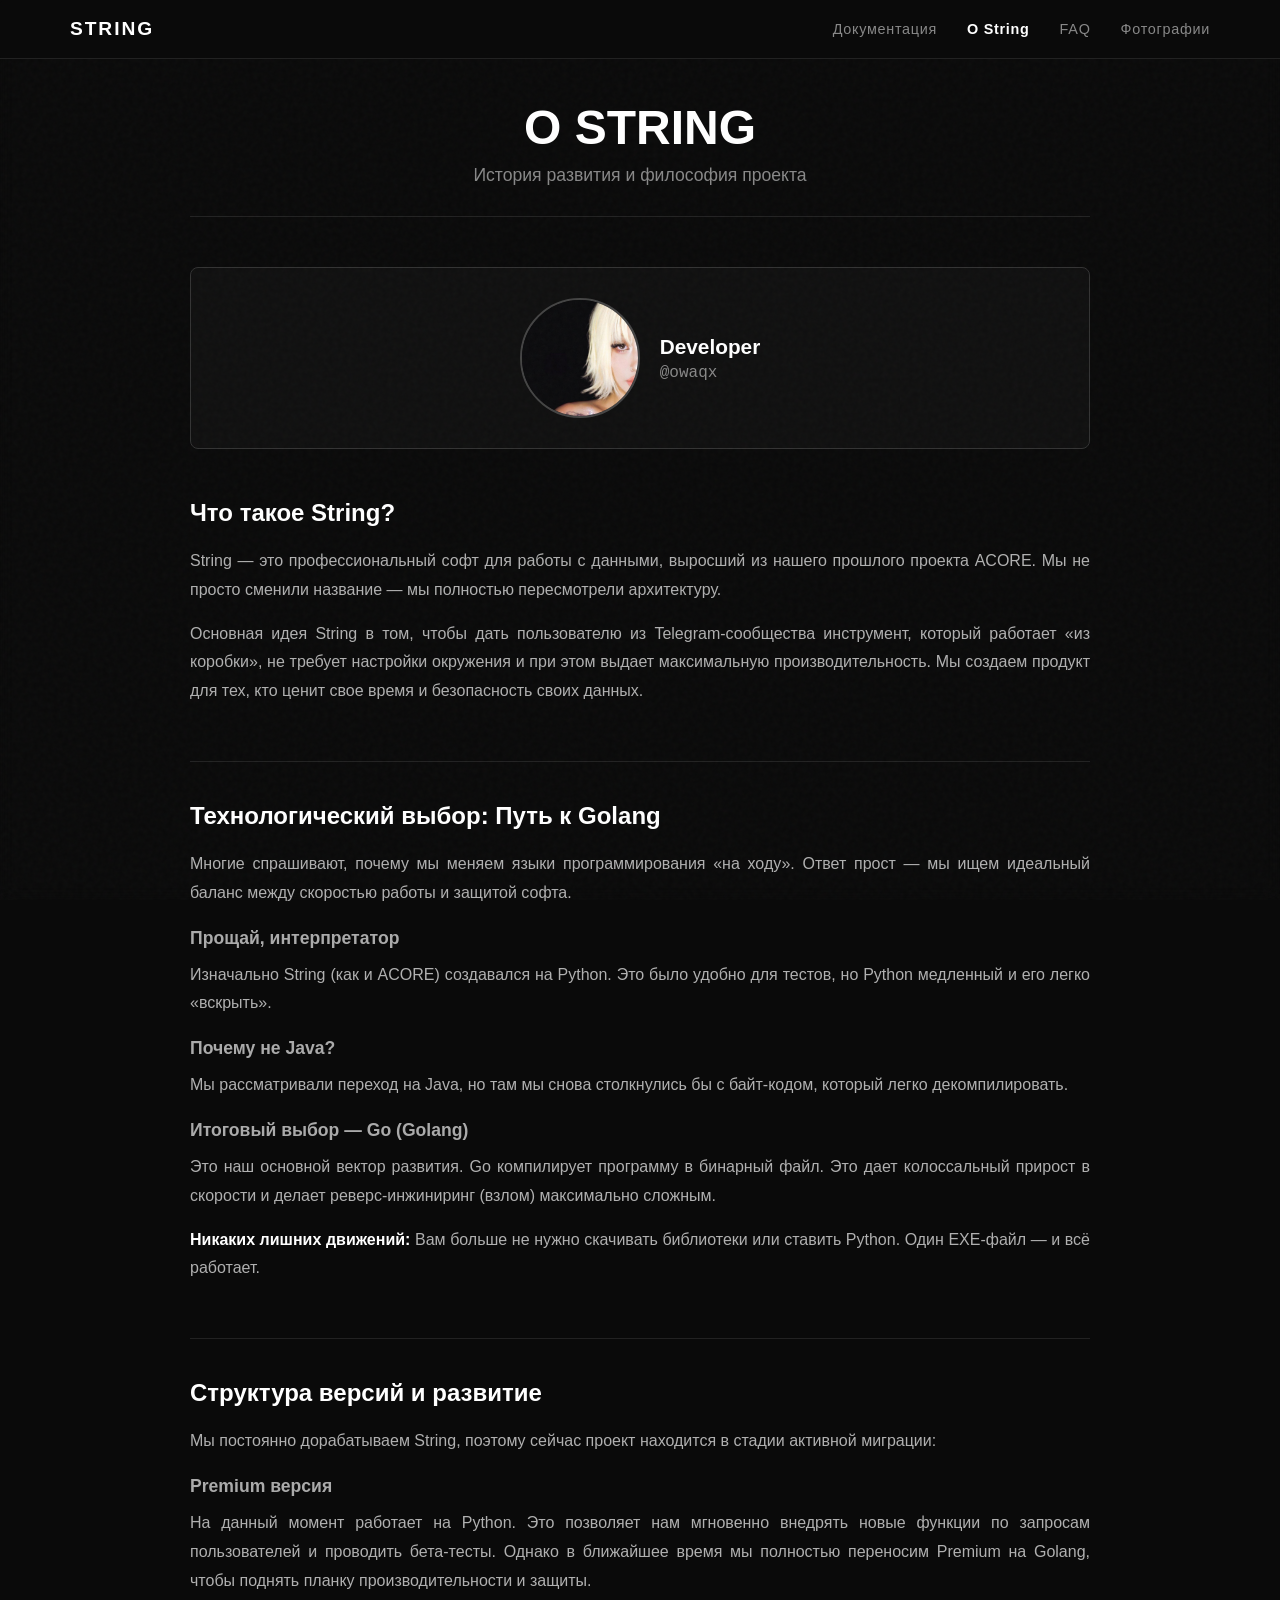
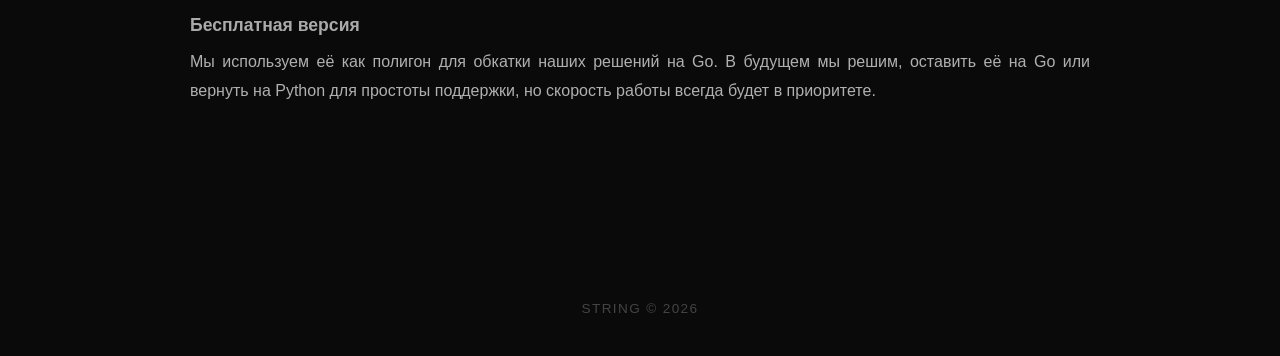
==== about.html @ fe9302db "Add files via upload" ====
<!DOCTYPE html>
<html lang="ru">
<head>
    <meta charset="UTF-8">
    <meta name="viewport" content="width=device-width, initial-scale=1.0">
    <title>STRING · О нас</title>
    <link rel="stylesheet" href="styles.css">
</head>
<body>
    <video class="bg-video" autoplay muted loop playsinline>
        <source src="background.mp4" type="video/mp4">
    </video>
    <div class="bg-blur"></div>

    <header class="header">
        <div class="header-content">
            <a href="index.html" class="header-logo">STRING</a>
            <button class="menu-toggle" id="menuToggle">
                <span></span>
                <span></span>
                <span></span>
            </button>
            <nav class="header-nav" id="headerNav">
                <a href="index.html" class="nav-link">Документация</a>
                <a href="about.html" class="nav-link active">О String</a>
                <a href="faq.html" class="nav-link">FAQ</a>
                <a href="photos.html" class="nav-link">Фотографии</a>
            </nav>
        </div>
    </header>

    <main class="about-main">
        <div class="about-container">
            <div class="about-header">
                <h1 class="about-title">О STRING</h1>
                <p class="about-subtitle">История развития и философия проекта</p>
            </div>

            <!-- Developer Section -->
            <section class="developer-section">
                <div class="developer-card">
                    <img src="main.jpg" alt="Developer" class="developer-avatar">
                    <div class="developer-info">
                        <h3 class="developer-name">Developer</h3>
                        <p class="developer-handle">@owaqx</p>
                    </div>
                </div>
            </section>

            <!-- About Content -->
            <section class="about-content">
                <div class="about-block">
                    <h2 class="block-title">Что такое String?</h2>
                    <p class="block-text">
                        String — это профессиональный софт для работы с данными, выросший из нашего прошлого проекта ACORE. Мы не просто сменили название — мы полностью пересмотрели архитектуру.
                    </p>
                    <p class="block-text">
                        Основная идея String в том, чтобы дать пользователю из Telegram-сообщества инструмент, который работает «из коробки», не требует настройки окружения и при этом выдает максимальную производительность. Мы создаем продукт для тех, кто ценит свое время и безопасность своих данных.
                    </p>
                </div>

                <div class="about-block">
                    <h2 class="block-title">Технологический выбор: Путь к Golang</h2>
                    <p class="block-text">
                        Многие спрашивают, почему мы меняем языки программирования «на ходу». Ответ прост — мы ищем идеальный баланс между скоростью работы и защитой софта.
                    </p>
                    
                    <h3 class="block-subtitle">Прощай, интерпретатор</h3>
                    <p class="block-text">
                        Изначально String (как и ACORE) создавался на Python. Это было удобно для тестов, но Python медленный и его легко «вскрыть».
                    </p>

                    <h3 class="block-subtitle">Почему не Java?</h3>
                    <p class="block-text">
                        Мы рассматривали переход на Java, но там мы снова столкнулись бы с байт-кодом, который легко декомпилировать.
                    </p>

                    <h3 class="block-subtitle">Итоговый выбор — Go (Golang)</h3>
                    <p class="block-text">
                        Это наш основной вектор развития. Go компилирует программу в бинарный файл. Это дает колоссальный прирост в скорости и делает реверс-инжиниринг (взлом) максимально сложным.
                    </p>
                    <p class="block-text">
                        <strong>Никаких лишних движений:</strong> Вам больше не нужно скачивать библиотеки или ставить Python. Один EXE-файл — и всё работает.
                    </p>
                </div>

                <div class="about-block">
                    <h2 class="block-title">Структура версий и развитие</h2>
                    <p class="block-text">
                        Мы постоянно дорабатываем String, поэтому сейчас проект находится в стадии активной миграции:
                    </p>

                    <h3 class="block-subtitle">Premium версия</h3>
                    <p class="block-text">
                        На данный момент работает на Python. Это позволяет нам мгновенно внедрять новые функции по запросам пользователей и проводить бета-тесты. Однако в ближайшее время мы полностью переносим Premium на Golang, чтобы поднять планку производительности и защиты.
                    </p>

                    <h3 class="block-subtitle">Бесплатная версия</h3>
                    <p class="block-text">
                        Мы используем её как полигон для обкатки наших решений на Go. В будущем мы решим, оставить её на Go или вернуть на Python для простоты поддержки, но скорость работы всегда будет в приоритете.
                    </p>
                </div>
            </section>
        </div>
    </main>

    <footer class="footer">
        <div class="footer-content">
            <p class="footer-text">STRING © 2026</p>
        </div>
    </footer>
    <script src="script.js"></script>
</body>
</html>
---- styles.css ----
* {
    margin: 0;
    padding: 0;
    box-sizing: border-box;
}

html {
    scroll-behavior: smooth;
}

body {
    font-family: 'Segoe UI', Tahoma, Geneva, Verdana, sans-serif;
    background-color: #0a0a0a;
    color: #ffffff;
    overflow-x: hidden;
}

/* Background Video */
.bg-video {
    position: fixed;
    top: 50%;
    left: 50%;
    min-width: 100%;
    min-height: 100%;
    width: auto;
    height: auto;
    transform: translate(-50%, -50%);
    z-index: -2;
    object-fit: cover;
}

/* Blur Overlay */
.bg-blur {
    position: fixed;
    top: 0;
    left: 0;
    width: 100%;
    height: 100%;
    background: rgba(10, 10, 10, 0.7);
    backdrop-filter: blur(8px);
    -webkit-backdrop-filter: blur(8px);
    z-index: -1;
}

/* Header */
.header {
    position: fixed;
    top: 0;
    left: 0;
    width: 100%;
    z-index: 1000;
    background: rgba(10, 10, 10, 0.6);
    backdrop-filter: blur(12px);
    -webkit-backdrop-filter: blur(12px);
    border-bottom: 1px solid #222;
}

.header-content {
    max-width: 1200px;
    margin: 0 auto;
    padding: clamp(12px, 2.5vw, 18px) clamp(15px, 5vw, 30px);
    display: flex;
    justify-content: space-between;
    align-items: center;
}

.header-logo {
    font-size: clamp(0.95rem, 2vw, 1.2rem);
    font-weight: 700;
    color: #ffffff;
    text-decoration: none;
    letter-spacing: 0.1em;
}

.header-nav {
    display: flex;
    gap: clamp(15px, 3vw, 30px);
}

.nav-link {
    color: #888;
    text-decoration: none;
    font-size: clamp(0.75rem, 1.2vw, 0.9rem);
    letter-spacing: 0.05em;
    transition: color 0.3s ease;
}

.nav-link:hover {
    color: #ffffff;
}

/* Hero Section */
.hero {
    height: 100vh;
    display: flex;
    justify-content: center;
    align-items: center;
    position: relative;
}

.hero-content {
    text-align: center;
    position: relative;
}

.glitch-container {
    position: relative;
    display: inline-block;
}

.hero-subtitle {
    font-size: clamp(0.8rem, 2vw, 1.2rem);
    color: #555;
    letter-spacing: 1em;
    margin-top: clamp(15px, 2vw, 20px);
    text-transform: uppercase;
    animation: flicker 4s infinite;
}

@keyframes flicker {
    0%, 100% { opacity: 1; }
    92% { opacity: 1; }
    93% { opacity: 0.3; }
    94% { opacity: 1; }
    96% { opacity: 0.5; }
    97% { opacity: 1; }
}

/* Glitch Effect */
.glitch {
    font-size: clamp(4rem, 15vw, 12rem);
    font-weight: 900;
    font-family: 'Impact', 'Arial Black', sans-serif;
    text-transform: uppercase;
    position: relative;
    color: #ffffff;
    letter-spacing: -0.02em;
    animation: glitch-skew 1.5s infinite linear alternate-reverse;
    text-shadow: 2px 2px 0 rgba(255, 0, 255, 0.2);
}

.glitch::before,
.glitch::after {
    content: attr(data-text);
    position: absolute;
    top: 0;
    left: 0;
    width: 100%;
    height: 100%;
}

.glitch::before {
    left: 2px;
    text-shadow: -2px 0 rgba(255, 0, 255, 0.5), 2px 0 rgba(0, 255, 255, 0.5);
    clip: rect(44px, 450px, 56px, 0);
    animation: glitch-anim 4s infinite linear alternate-reverse;
    opacity: 0.6;
}

.glitch::after {
    left: -2px;
    text-shadow: -2px 0 rgba(0, 255, 255, 0.5), 2px 0 rgba(255, 0, 255, 0.5);
    clip: rect(44px, 450px, 56px, 0);
    animation: glitch-anim2 3.5s infinite linear alternate-reverse;
    opacity: 0.6;
}

@keyframes glitch-skew {
    0% { transform: skew(0deg); }
    10% { transform: skew(-1deg); }
    20% { transform: skew(0deg); }
    30% { transform: skew(1deg); }
    40% { transform: skew(0deg); }
    50% { transform: skew(-0.5deg); }
    60% { transform: skew(0deg); }
    70% { transform: skew(0.5deg); }
    80% { transform: skew(0deg); }
    90% { transform: skew(-1deg); }
    100% { transform: skew(0deg); }
}

@keyframes glitch-anim {
    0% {
        clip: rect(31px, 9999px, 94px, 0);
        transform: skew(0.5deg);
    }
    5% {
        clip: rect(70px, 9999px, 71px, 0);
        transform: skew(0.4deg);
    }
    10% {
        clip: rect(29px, 9999px, 24px, 0);
        transform: skew(0.6deg);
    }
    15% {
        clip: rect(69px, 9999px, 56px, 0);
        transform: skew(0.7deg);
    }
    20% {
        clip: rect(16px, 9999px, 40px, 0);
        transform: skew(0.2deg);
    }
    25% {
        clip: rect(58px, 9999px, 72px, 0);
        transform: skew(0.3deg);
    }
    30% {
        clip: rect(80px, 9999px, 15px, 0);
        transform: skew(0.1deg);
    }
    35% {
        clip: rect(37px, 9999px, 83px, 0);
        transform: skew(0.5deg);
    }
    40% {
        clip: rect(50px, 9999px, 60px, 0);
        transform: skew(0.4deg);
    }
    45% {
        clip: rect(25px, 9999px, 48px, 0);
        transform: skew(0deg);
    }
    50% {
        clip: rect(72px, 9999px, 35px, 0);
        transform: skew(0.3deg);
    }
    55% {
        clip: rect(43px, 9999px, 88px, 0);
        transform: skew(0.2deg);
    }
    60% {
        clip: rect(15px, 9999px, 67px, 0);
        transform: skew(0.6deg);
    }
    65% {
        clip: rect(61px, 9999px, 22px, 0);
        transform: skew(0.5deg);
    }
    70% {
        clip: rect(33px, 9999px, 75px, 0);
        transform: skew(0.1deg);
    }
    75% {
        clip: rect(85px, 9999px, 42px, 0);
        transform: skew(0.4deg);
    }
    80% {
        clip: rect(52px, 9999px, 19px, 0);
        transform: skew(0.2deg);
    }
    85% {
        clip: rect(78px, 9999px, 91px, 0);
        transform: skew(0.7deg);
    }
    90% {
        clip: rect(20px, 9999px, 55px, 0);
        transform: skew(0.3deg);
    }
    95% {
        clip: rect(64px, 9999px, 38px, 0);
        transform: skew(0.5deg);
    }
    100% {
        clip: rect(45px, 9999px, 70px, 0);
        transform: skew(0.1deg);
    }
}

@keyframes glitch-anim2 {
    0% {
        clip: rect(65px, 9999px, 85px, 0);
        transform: skew(-0.5deg);
    }
    5% {
        clip: rect(20px, 9999px, 35px, 0);
        transform: skew(-0.3deg);
    }
    10% {
        clip: rect(80px, 9999px, 15px, 0);
        transform: skew(-0.6deg);
    }
    15% {
        clip: rect(40px, 9999px, 70px, 0);
        transform: skew(-0.2deg);
    }
    20% {
        clip: rect(55px, 9999px, 45px, 0);
        transform: skew(-0.4deg);
    }
    25% {
        clip: rect(30px, 9999px, 90px, 0);
        transform: skew(-0.1deg);
    }
    30% {
        clip: rect(75px, 9999px, 25px, 0);
        transform: skew(-0.5deg);
    }
    35% {
        clip: rect(10px, 9999px, 60px, 0);
        transform: skew(-0.7deg);
    }
    40% {
        clip: rect(50px, 9999px, 40px, 0);
        transform: skew(-0.3deg);
    }
    45% {
        clip: rect(35px, 9999px, 80px, 0);
        transform: skew(-0.2deg);
    }
    50% {
        clip: rect(60px, 9999px, 20px, 0);
        transform: skew(-0.6deg);
    }
    55% {
        clip: rect(25px, 9999px, 55px, 0);
        transform: skew(-0.4deg);
    }
    60% {
        clip: rect(85px, 9999px, 10px, 0);
        transform: skew(-0.1deg);
    }
    65% {
        clip: rect(45px, 9999px, 75px, 0);
        transform: skew(-0.5deg);
    }
    70% {
        clip: rect(15px, 9999px, 50px, 0);
        transform: skew(-0.3deg);
    }
    75% {
        clip: rect(70px, 9999px, 35px, 0);
        transform: skew(-0.7deg);
    }
    80% {
        clip: rect(95px, 9999px, 65px, 0);
        transform: skew(-0.2deg);
    }
    85% {
        clip: rect(5px, 9999px, 45px, 0);
        transform: skew(-0.4deg);
    }
    90% {
        clip: rect(50px, 9999px, 85px, 0);
        transform: skew(-0.6deg);
    }
    95% {
        clip: rect(30px, 9999px, 15px, 0);
        transform: skew(-0.1deg);
    }
    100% {
        clip: rect(75px, 9999px, 60px, 0);
        transform: skew(-0.5deg);
    }
}

/* Info Section */
.info-section {
    min-height: 100vh;
    padding: clamp(60px, 8vw, 80px) clamp(15px, 5vw, 20px);
    display: flex;
    align-items: center;
    justify-content: center;
}

.container {
    max-width: 900px;
    width: 100%;
    margin: 0 auto;
}

.section-title {
    font-size: clamp(2rem, 5vw, 3rem);
    font-weight: 600;
    margin-bottom: clamp(20px, 4vw, 30px);
    color: #ffffff;
    text-transform: uppercase;
    letter-spacing: 0.1em;
}

.description {
    font-size: clamp(1rem, 2.5vw, 1.25rem);
    line-height: 1.8;
    color: #b0b0b0;
    margin-bottom: clamp(40px, 8vw, 60px);
    text-align: justify;
}

/* Pricing Table */
.pricing-table {
    border: 1px solid #333;
    background: rgba(20, 20, 20, 0.8);
    overflow: hidden;
}

.price-row {
    display: grid;
    grid-template-columns: repeat(4, 1fr);
    padding: clamp(15px, 2vw, 18px) clamp(20px, 4vw, 30px);
    border-bottom: 1px solid #333;
    transition: background 0.3s ease;
}

.price-row:last-child {
    border-bottom: none;
}

.price-row:hover {
    background: rgba(40, 40, 40, 0.6);
}

.price-row.table-header {
    background: rgba(30, 30, 30, 0.9);
    font-weight: 500;
    color: #666;
    text-transform: uppercase;
    font-size: 0.75rem;
    letter-spacing: 0.1em;
    padding: 14px 30px;
}

.price-row span {
    display: flex;
    align-items: center;
    justify-content: center;
    font-size: clamp(0.85rem, 2vw, 1rem);
    gap: 4px;
}

.price-row .price {
    font-weight: 600;
    color: #ffffff;
    font-size: clamp(1rem, 2vw, 1.15rem);
}

.price-row span:nth-child(4) {
    color: #888;
}

/* Custom Icons */
.icon-rub, .icon-usd, .icon-star {
    width: 16px;
    height: 16px;
    opacity: 0.7;
}

.icon-star {
    opacity: 0.6;
}

/* Purchase Section */
.purchase-section {
    min-height: 60vh;
    padding: clamp(60px, 8vw, 80px) clamp(15px, 5vw, 20px);
    display: flex;
    align-items: center;
    justify-content: center;
}

.purchase-card {
    border: 1px solid #333;
    background: rgba(20, 20, 20, 0.8);
    padding: clamp(35px, 6vw, 50px) clamp(30px, 5vw, 40px);
    text-align: center;
    max-width: 600px;
    margin: 0 auto;
}

.purchase-card .section-title {
    margin-bottom: clamp(20px, 4vw, 30px);
    margin-top: 0;
}

.purchase-text {
    font-size: clamp(1rem, 2.5vw, 1.25rem);
    line-height: 1.8;
    color: #b0b0b0;
    margin-bottom: clamp(30px, 5vw, 40px);
}

.purchase-text .highlight {
    color: #ffffff;
    font-weight: 600;
}

.purchase-btn {
    display: inline-flex;
    align-items: center;
    gap: 15px;
    padding: clamp(14px, 2vw, 18px) clamp(35px, 6vw, 50px);
    background: #333;
    color: #888;
    text-decoration: none;
    font-size: clamp(0.85rem, 1.5vw, 1rem);
    font-weight: 600;
    letter-spacing: 0.2em;
    transition: all 0.3s ease;
    border: 1px solid #444;
}

.purchase-btn:hover {
    background: #444;
    color: #ffffff;
    border-color: #555;
}

.btn-icon {
    font-size: 1.2rem;
    transition: transform 0.3s ease;
}

.purchase-btn:hover .btn-icon {
    transform: translateX(5px);
}

/* Footer */
.footer {
    padding: 40px 20px;
    text-align: center;
}

.footer-content {
    max-width: 900px;
    margin: 0 auto;
}

.footer-text {
    color: #444;
    font-size: 0.85rem;
    letter-spacing: 0.1em;
}

/* Noise Overlay */
body::after {
    content: '';
    position: fixed;
    top: 0;
    left: 0;
    width: 100%;
    height: 100%;
    background-image: url("data:image/svg+xml,%3Csvg viewBox='0 0 200 200' xmlns='http://www.w3.org/2000/svg'%3E%3Cfilter id='noise'%3E%3CfeTurbulence type='fractalNoise' baseFrequency='0.9' numOctaves='4' stitchTiles='stitch'/%3E%3C/filter%3E%3Crect width='100%25' height='100%25' filter='url(%23noise)'/%3E%3C/svg%3E");
    opacity: 0.03;
    pointer-events: none;
    z-index: 100;
}

/* Mobile Responsive - ТОЛЬКО ДЛЯ ГАМБУРГЕРА И НЕОБХОДИМЫХ ИЗМЕНЕНИЙ */
@media (max-width: 768px) {
    .hero {
        padding: 20px;
        min-height: 80vh;
    }

    .info-section {
        padding: 60px 15px;
    }

    .purchase-section {
        padding: 60px 15px;
    }

    .purchase-card {
        padding: 30px 20px;
    }

    .purchase-btn {
        padding: 15px 35px;
        font-size: 0.9rem;
    }

    .price-row {
        grid-template-columns: 1fr 1fr 1fr 1fr;
        padding: 15px 10px;
        gap: 5px;
    }

    .price-row span {
        font-size: 0.85rem;
    }

    .description {
        text-align: left;
    }
}


@media (max-width: 480px) {
    .hero {
        min-height: 70vh;
        padding: 15px;
    }

    .glitch {
        font-size: clamp(1.8rem, 10vw, 4rem);
        font-weight: 900;
        letter-spacing: -0.01em;
    }

    .glitch::before,
    .glitch::after {
        display: none;
    }

    .hero-subtitle {
        font-size: clamp(0.6rem, 1.2vw, 0.9rem);
        letter-spacing: 0.15em;
        margin-top: 15px;
    }

    .price-row {
        grid-template-columns: 1fr 1fr;
        grid-template-rows: auto auto;
        gap: 10px;
        padding: 15px;
        text-align: center;
    }

    .price-row span:nth-child(1) {
        grid-column: 1;
        grid-row: 1;
    }

    .price-row span:nth-child(2) {
        grid-column: 2;
        grid-row: 1;
    }

    .price-row span:nth-child(3) {
        grid-column: 1;
        grid-row: 2;
    }

    .price-row span:nth-child(4) {
        grid-column: 2;
        grid-row: 2;
    }

    .price-row.table-header {
        display: none;
    }

    .section-title {
        margin-bottom: 20px;
    }

    .description {
        margin-bottom: 40px;
    }
}

/* Documentation Page */
.docs-main {
    min-height: auto;
    padding: clamp(60px, 8vw, 100px) clamp(15px, 5vw, 20px) 60px;
    background: rgba(10, 10, 10, 0.3);
}

.docs-container {
    max-width: 900px;
    margin: 0 auto;
}

.docs-header {
    margin-bottom: 50px;
    padding-bottom: 30px;
    border-bottom: 1px solid #222;
}

.docs-title {
    font-size: clamp(1.5rem, 4vw, 2.5rem);
    font-weight: 700;
    color: #ffffff;
    letter-spacing: 0.05em;
}

.docs-subtitle {
    color: #666;
    font-weight: 400;
}

.docs-desc {
    color: #888;
    margin-top: 10px;
    font-size: 1.1rem;
}

.docs-content {
    display: flex;
    flex-direction: column;
    gap: 40px;
}

.docs-section {
    border-bottom: 1px solid #222;
    padding-bottom: 30px;
}

.docs-section:last-child {
    border-bottom: none;
}

.section-heading {
    font-size: 1.3rem;
    font-weight: 600;
    color: #ffffff;
    margin-bottom: 20px;
    display: flex;
    align-items: center;
    gap: 10px;
}

.subsection-heading {
    font-size: 1rem;
    font-weight: 500;
    color: #aaa;
    margin: 25px 0 15px;
}

.section-note {
    color: #777;
    font-size: 0.9rem;
    line-height: 1.6;
    margin-bottom: 20px;
}

.section-note.important {
    color: #999;
    background: rgba(30, 30, 30, 0.5);
    padding: 15px 20px;
    border-left: 2px solid #444;
}

.code-block {
    background: rgba(20, 20, 20, 0.8);
    border: 1px solid #333;
    padding: 15px 20px;
    margin-bottom: 15px;
}

.code-block code {
    font-family: 'Consolas', 'Monaco', monospace;
    color: #ffffff;
    font-size: 0.95rem;
    display: block;
    margin-bottom: 10px;
}

.code-desc {
    color: #888;
    font-size: 0.85rem;
    line-height: 1.5;
}

.tag-new {
    font-size: 0.7rem;
    color: #666;
    background: #222;
    padding: 3px 8px;
    margin-left: 10px;
}

.code-comment {
    color: #666;
}

/* Custom Section Icons */
.section-icon {
    width: 24px;
    height: 24px;
    display: inline-block;
    vertical-align: middle;
    margin-right: 10px;
    background-size: contain;
    background-repeat: no-repeat;
    background-position: center;
}

.icon-auth {
    background-image: url("data:image/svg+xml,%3Csvg xmlns='http://www.w3.org/2000/svg' viewBox='0 0 24 24' fill='none' stroke='%23ffffff' stroke-width='2'%3E%3Crect x='3' y='11' width='18' height='11' rx='2' ry='2'/%3E%3Cpath d='M7 11V7a5 5 0 0 1 10 0v4'/%3E%3Ccircle cx='12' cy='16' r='1'/%3E%3C/svg%3E");
}

.icon-settings {
    background-image: url("data:image/svg+xml,%3Csvg xmlns='http://www.w3.org/2000/svg' viewBox='0 0 24 24' fill='none' stroke='%23ffffff' stroke-width='2'%3E%3Ccircle cx='12' cy='12' r='3'/%3E%3Cpath d='M19.4 15a1.65 1.65 0 0 0 .33 1.82l.06.06a2 2 0 0 1 0 2.83 2 2 0 0 1-2.83 0l-.06-.06a1.65 1.65 0 0 0-1.82-.33 1.65 1.65 0 0 0-1 1.51V21a2 2 0 0 1-2 2 2 2 0 0 1-2-2v-.09A1.65 1.65 0 0 0 9 19.4a1.65 1.65 0 0 0-1.82.33l-.06.06a2 2 0 0 1-2.83 0 2 2 0 0 1 0-2.83l.06-.06a1.65 1.65 0 0 0 .33-1.82 1.65 1.65 0 0 0-1.51-1H3a2 2 0 0 1-2-2 2 2 0 0 1 2-2h.09A1.65 1.65 0 0 0 4.6 9a1.65 1.65 0 0 0-.33-1.82l-.06-.06a2 2 0 0 1 0-2.83 2 2 0 0 1 2.83 0l.06.06a1.65 1.65 0 0 0 1.82.33H9a1.65 1.65 0 0 0 1-1.51V3a2 2 0 0 1 2-2 2 2 0 0 1 2 2v.09a1.65 1.65 0 0 0 1 1.51 1.65 1.65 0 0 0 1.82-.33l.06-.06a2 2 0 0 1 2.83 0 2 2 0 0 1 0 2.83l-.06.06a1.65 1.65 0 0 0-.33 1.82V9a1.65 1.65 0 0 0 1.51 1H21a2 2 0 0 1 2 2 2 2 0 0 1-2 2h-.09a1.65 1.65 0 0 0-1.51 1z'/%3E%3C/svg%3E");
}

.icon-interface {
    background-image: url("data:image/svg+xml,%3Csvg xmlns='http://www.w3.org/2000/svg' viewBox='0 0 24 24' fill='none' stroke='%23ffffff' stroke-width='2'%3E%3Crect x='2' y='3' width='20' height='14' rx='2' ry='2'/%3E%3Cline x1='8' y1='21' x2='16' y2='21'/%3E%3Cline x1='12' y1='17' x2='12' y2='21'/%3E%3C/svg%3E");
}

.icon-gradient {
    background-image: url("data:image/svg+xml,%3Csvg xmlns='http://www.w3.org/2000/svg' viewBox='0 0 24 24' fill='none' stroke='%23ffffff' stroke-width='2'%3E%3Ccircle cx='12' cy='12' r='10'/%3E%3Cpath d='M12 2a10 10 0 0 1 0 20' fill='%23888'/%3E%3C/svg%3E");
}

.icon-osint {
    background-image: url("data:image/svg+xml,%3Csvg xmlns='http://www.w3.org/2000/svg' viewBox='0 0 24 24' fill='none' stroke='%23ffffff' stroke-width='2'%3E%3Ccircle cx='11' cy='11' r='8'/%3E%3Cline x1='21' y1='21' x2='16.65' y2='16.65'/%3E%3C/svg%3E");
}

.icon-database {
    background-image: url("data:image/svg+xml,%3Csvg xmlns='http://www.w3.org/2000/svg' viewBox='0 0 24 24' fill='none' stroke='%23ffffff' stroke-width='2'%3E%3Cellipse cx='12' cy='5' rx='9' ry='3'/%3E%3Cpath d='M21 12c0 1.66-4 3-9 3s-9-1.34-9-3'/%3E%3Cpath d='M3 5v14c0 1.66 4 3 9 3s9-1.34 9-3V5'/%3E%3C/svg%3E");
}

.icon-tools {
    background-image: url("data:image/svg+xml,%3Csvg xmlns='http://www.w3.org/2000/svg' viewBox='0 0 24 24' fill='none' stroke='%23ffffff' stroke-width='2'%3E%3Cpath d='M14.7 6.3a1 1 0 0 0 0 1.4l1.6 1.6a1 1 0 0 0 1.4 0l3.77-3.77a6 6 0 0 1-7.94 7.94l-6.91 6.91a2.12 2.12 0 0 1-3-3l6.91-6.91a6 6 0 0 1 7.94-7.94l-3.76 3.76z'/%3E%3C/svg%3E");
}

.icon-help {
    background-image: url("data:image/svg+xml,%3Csvg xmlns='http://www.w3.org/2000/svg' viewBox='0 0 24 24' fill='none' stroke='%23ffffff' stroke-width='2'%3E%3Ccircle cx='12' cy='12' r='10'/%3E%3Cpath d='M9.09 9a3 3 0 0 1 5.83 1c0 2-3 3-3 3'/%3E%3Cline x1='12' y1='17' x2='12.01' y2='17'/%3E%3C/svg%3E");
}

/* Note icons */
.note-icon {
    width: 18px;
    height: 18px;
    display: inline-block;
    vertical-align: middle;
    margin-right: 6px;
    background-size: contain;
    background-repeat: no-repeat;
    background-position: center;
    opacity: 0.7;
}

.note-icon-info {
    background-image: url("data:image/svg+xml,%3Csvg xmlns='http://www.w3.org/2000/svg' viewBox='0 0 24 24' fill='none' stroke='%23888' stroke-width='2'%3E%3Ccircle cx='12' cy='12' r='10'/%3E%3Cline x1='12' y1='16' x2='12' y2='12'/%3E%3Cline x1='12' y1='8' x2='12.01' y2='8'/%3E%3C/svg%3E");
}

.note-icon-warn {
    background-image: url("data:image/svg+xml,%3Csvg xmlns='http://www.w3.org/2000/svg' viewBox='0 0 24 24' fill='none' stroke='%23aaa' stroke-width='2'%3E%3Cpath d='M10.29 3.86L1.82 18a2 2 0 0 0 1.71 3h16.94a2 2 0 0 0 1.71-3L13.71 3.86a2 2 0 0 0-3.42 0z'/%3E%3Cline x1='12' y1='9' x2='12' y2='13'/%3E%3Cline x1='12' y1='17' x2='12.01' y2='17'/%3E%3C/svg%3E");
}

.note-icon-lab {
    background-image: url("data:image/svg+xml,%3Csvg xmlns='http://www.w3.org/2000/svg' viewBox='0 0 24 24' fill='none' stroke='%23888' stroke-width='2'%3E%3Cpath d='M9 3h6v2H9zM5 8h14l-2 13H7z'/%3E%3Cpath d='M7 8V5h10v3'/%3E%3C/svg%3E");
}

/* Photos Page */
.photos-main {
    min-height: 100vh;
    padding: clamp(60px, 8vw, 100px) clamp(15px, 5vw, 20px) clamp(40px, 6vw, 60px);
}

.photos-container {
    max-width: 1000px;
    margin: 0 auto;
}

.photos-title {
    font-size: clamp(2rem, 5vw, 3rem);
    font-weight: 700;
    color: #ffffff;
    letter-spacing: 0.05em;
    margin-bottom: 10px;
}

.photos-desc {
    color: #888;
    margin-bottom: 50px;
    font-size: clamp(0.9rem, 2vw, 1.1rem);
}

.photos-grid {
    display: flex;
    flex-direction: column;
    gap: clamp(25px, 4vw, 40px);
    max-width: 800px;
}

.photo-card {
    border: 1px solid #333;
    background: rgba(20, 20, 20, 0.8);
    overflow: hidden;
    transition: border-color 0.3s ease;
}

.photo-card:hover {
    border-color: #444;
}

.photo-img {
    width: 100%;
    aspect-ratio: 16/9;
    object-fit: cover;
    display: block;
}

.photo-placeholder {
    aspect-ratio: 16/10;
    display: flex;
    flex-direction: column;
    align-items: center;
    justify-content: center;
    background: rgba(30, 30, 30, 0.5);
    gap: 15px;
}

.photo-icon {
    font-size: 2.5rem;
    opacity: 0.3;
}

.photo-label {
    color: #555;
    font-size: 0.85rem;
    letter-spacing: 0.1em;
}

.photo-caption {
    padding: clamp(10px, 2vw, 15px) clamp(12px, 3vw, 20px);
    color: #888;
    font-size: clamp(0.8rem, 1.2vw, 0.9rem);
    text-align: center;
}

/* Active nav link */
.nav-link.active {
    color: #ffffff;
    font-weight: 600;
}

.nav-link.active::before {
    content: none !important;
}

.nav-link.active::after {
    content: none !important;
}

/* Mobile styles for docs and photos */
@media (max-width: 768px) {
    .photos-grid {
        grid-template-columns: 1fr;
        gap: 20px;
    }

    .docs-main,
    .photos-main {
        padding: 80px 15px 40px;
    }

    .header-content {
        padding: 15px 20px;
    }

    .header-nav {
        gap: 20px;
    }

    .nav-link {
        font-size: 0.85rem;
    }
}

@media (max-width: 480px) {
    .header-content {
        padding: 12px 15px;
    }

    .header-logo {
        font-size: 1rem;
    }

    .header-nav {
        gap: 15px;
        flex-wrap: wrap;
    }

    .nav-link {
        font-size: 0.8rem;
    }

    .docs-main,
    .photos-main {
        padding: 70px 15px 40px;
    }

    .docs-header,
    .section-heading {
        margin-bottom: 15px;
    }

    .code-block {
        padding: 10px 12px;
    }

    .code-block code {
        font-size: 0.85rem;
        overflow-x: auto;
    }

    .section-note {
        font-size: 0.85rem;
    }

    .docs-subtitle {
        display: inline;
    }
}

/* Hamburger Menu Styles */
.menu-toggle {
    display: none;
    flex-direction: column;
    gap: 5px;
    background: none;
    border: none;
    cursor: pointer;
    padding: 8px;
    color: #888;
    align-items: center;
    justify-content: center;
}

.menu-toggle:hover {
    color: #fff;
}

.menu-toggle span {
    width: 24px;
    height: 2px;
    background: currentColor;
    transition: all 0.3s ease;
    border-radius: 2px;
    display: block;
}

.menu-toggle.active span:nth-child(1) {
    transform: rotate(45deg) translateY(10px);
}

.menu-toggle.active span:nth-child(2) {
    opacity: 0;
}

.menu-toggle.active span:nth-child(3) {
    transform: rotate(-45deg) translateY(-10px);
}

@media (max-width: 640px) {
    .menu-toggle {
        display: flex;
    }

    .header-nav {
        position: absolute;
        top: 60px;
        left: 0;
        right: 0;
        flex-direction: column;
        background: rgba(10, 10, 10, 0.95);
        backdrop-filter: blur(12px);
        -webkit-backdrop-filter: blur(12px);
        border-bottom: 1px solid #222;
        gap: 0;
        max-height: 0;
        overflow: hidden;
        transition: max-height 0.4s ease;
        z-index: 999;
    }

    .header-nav.active {
        max-height: 300px;
    }

    .nav-link {
        padding: 15px 20px;
        border-bottom: 1px solid #222;
        display: block;
        text-align: left;
        color: #888;
        transition: color 0.3s ease;
    }

    .nav-link:hover {
        color: #fff;
        background: rgba(40, 40, 40, 0.5);
    }

    .nav-link.active {
        color: #fff;
    }

    .nav-link:last-child {
        border-bottom: none;
    }

    .header-content {
        flex-direction: row;
        justify-content: space-between;
    }

    .header {
        position: relative;
    }
}

/* Better Video Background for Mobile */
@media (max-width: 768px) {
    .bg-video {
        object-fit: cover;
    }
}

@media (max-width: 480px) {
    .hero-subtitle {
        font-size: clamp(0.7rem, 1.5vw, 1rem);
        letter-spacing: 0.5em;
    }

    .glitch {
        font-size: clamp(1.5rem, 10vw, 5rem);
    }

    .btn-icon {
        display: none;
    }

    .purchase-btn {
        width: 100%;
        justify-content: center;
    }
}

/* About Page Styles */
.about-main {
    min-height: auto;
    padding: clamp(60px, 8vw, 100px) clamp(15px, 5vw, 20px);
    overflow: hidden;
}

.about-container {
    max-width: 900px;
    width: 100%;
    margin: 0 auto;
    overflow: hidden;
}

.about-header {
    margin-bottom: clamp(30px, 5vw, 50px);
    padding-bottom: clamp(15px, 3vw, 30px);
    border-bottom: 1px solid #222;
    text-align: center;
}

.about-title {
    font-size: clamp(1.8rem, 5vw, 3rem);
    font-weight: 700;
    color: #ffffff;
    margin-bottom: clamp(8px, 1.5vw, 10px);
}

.about-subtitle {
    color: #888;
    font-size: clamp(0.9rem, 2vw, 1.1rem);
}

/* Developer Section */
.developer-section {
    margin-bottom: clamp(30px, 5vw, 50px);
    padding: clamp(15px, 4vw, 30px);
    background: rgba(20, 20, 20, 0.6);
    border: 1px solid #333;
    border-radius: 8px;
    text-align: center;
}

.developer-card {
    display: flex;
    align-items: center;
    justify-content: center;
    gap: clamp(10px, 3vw, 20px);
    flex-wrap: wrap;
}

.developer-avatar {
    width: clamp(80px, 15vw, 120px);
    height: clamp(80px, 15vw, 120px);
    max-width: 120px;
    min-width: 80px;
    border-radius: 50%;
    border: 2px solid #444;
    object-fit: cover;
    transition: all 0.3s ease;
    flex-shrink: 0;
}

.developer-avatar:hover {
    border-color: #666;
    box-shadow: 0 0 20px rgba(255, 0, 255, 0.2);
}

.developer-info {
    text-align: left;
}

.developer-name {
    font-size: clamp(1rem, 3vw, 1.3rem);
    font-weight: 700;
    color: #ffffff;
    margin-bottom: 5px;
}

.developer-handle {
    color: #888;
    font-size: clamp(0.85rem, 1.8vw, 1rem);
    font-family: 'Consolas', 'Monaco', monospace;
}

/* About Content */
.about-content {
    display: flex;
    flex-direction: column;
    gap: clamp(25px, 5vw, 40px);
    width: 100%;
}

.about-block {
    padding-bottom: clamp(25px, 5vw, 40px);
    width: 100%;
    border-bottom: 1px solid #222;
}

.about-block:last-child {
    border-bottom: none;
}

.block-title {
    font-size: clamp(1.2rem, 4vw, 1.5rem);
    font-weight: 700;
    color: #ffffff;
    margin-bottom: clamp(15px, 2vw, 20px);
}

.block-subtitle {
    font-size: clamp(0.95rem, 2.5vw, 1.1rem);
    font-weight: 600;
    color: #aaa;
    margin-top: clamp(15px, 3vw, 20px);
    margin-bottom: clamp(8px, 1vw, 12px);
}

.block-text {
    color: #b0b0b0;
    line-height: 1.8;
    font-size: clamp(0.9rem, 1.5vw, 1rem);
    margin-bottom: 15px;
    text-align: justify;
}

.block-text strong {
    color: #ffffff;
    font-weight: 600;
}

/* FAQ Page Styles */
.faq-main {
    min-height: auto;
    padding: clamp(60px, 8vw, 100px) clamp(15px, 5vw, 20px);
    overflow: hidden;
}

.faq-container {
    max-width: 900px;
    width: 100%;
    margin: 0 auto;
    overflow: hidden;
}

.faq-header {
    margin-bottom: clamp(30px, 5vw, 50px);
    padding-bottom: clamp(15px, 3vw, 30px);
    border-bottom: 1px solid #222;
    text-align: center;
}

.faq-title {
    font-size: clamp(1.8rem, 5vw, 3rem);
    font-weight: 700;
    color: #ffffff;
    margin-bottom: clamp(8px, 1.5vw, 10px);
}

.faq-subtitle {
    color: #888;
    font-size: clamp(0.9rem, 2vw, 1.1rem);
}

.faq-content {
    display: flex;
    flex-direction: column;
    gap: clamp(15px, 2vw, 20px);
    width: 100%;
}

.faq-item {
    border: 1px solid #333;
    background: rgba(20, 20, 20, 0.6);
    overflow: hidden;
    transition: all 0.3s ease;
    width: 100%;
    margin-bottom: clamp(5px, 2vw, 20px);
}

.faq-item:hover {
    border-color: #444;
}

.faq-question {
    padding: clamp(12px, 3vw, 20px);
    cursor: pointer;
    display: flex;
    justify-content: space-between;
    align-items: center;
    user-select: none;
    transition: background 0.3s ease;
}

.faq-question:hover {
    background: rgba(40, 40, 40, 0.5);
}

.question-text {
    font-size: clamp(0.9rem, 1.8vw, 1rem);
    font-weight: 600;
    color: #ffffff;
    margin: 0;
    flex: 1;
}

.faq-toggle {
    font-size: clamp(1.2rem, 2vw, 1.5rem);
    color: #888;
    font-weight: 300;
    margin-left: 15px;
    transition: color 0.3s ease;
}

.faq-item.active .faq-toggle {
    color: #888;
}

.faq-answer {
    max-height: 0;
    overflow: hidden;
    transition: max-height 0.4s ease;
    background: rgba(30, 30, 30, 0.5);
}

.faq-answer p {
    color: #b0b0b0;
    line-height: 1.8;
    margin: clamp(12px, 2vw, 15px) clamp(15px, 3vw, 20px);
    text-align: justify;
    font-size: clamp(0.9rem, 1.5vw, 1rem);
}

.faq-answer p:first-child {
    margin-top: 20px;
}

.faq-answer p:last-child {
    margin-bottom: 20px;
}

.security-details {
    padding: 0;
}

.security-subtitle {
    font-size: clamp(0.9rem, 1.5vw, 1rem);
    font-weight: 700;
    color: #aaa;
    margin: clamp(15px, 2vw, 20px) clamp(15px, 3vw, 20px) clamp(8px, 1vw, 12px);
    display: block;
}

.security-list {
    list-style: none;
    margin: clamp(10px, 2vw, 15px) clamp(15px, 3vw, 20px);
    padding-left: 20px;
}

.security-list li {
    color: #b0b0b0;
    line-height: 1.8;
    margin-bottom: 12px;
    text-align: justify;
    font-size: clamp(0.9rem, 1.5vw, 1rem);
}

.security-list li::before {
    content: "→ ";
    color: #888;
    margin-right: 10px;
}

.security-list strong {
    color: #ffffff;
}

/* Mobile Responsive for About */
@media (max-width: 768px) {
    .about-main,
    .faq-main {
        padding: clamp(60px, 8vw, 80px) clamp(12px, 3vw, 15px) clamp(30px, 5vw, 40px);
    }

    .about-header,
    .faq-header {
        margin-bottom: clamp(20px, 4vw, 30px);
        padding-bottom: clamp(15px, 2vw, 20px);
    }

    .about-title,
    .faq-title {
        font-size: clamp(1.5rem, 4vw, 2.5rem);
    }

    .developer-section {
        padding: clamp(12px, 3vw, 20px);
    }

    .developer-card {
        flex-direction: column;
        text-align: center;
        gap: clamp(10px, 2vw, 15px);
    }

    .developer-avatar {
        width: clamp(80px, 20vw, 120px);
        height: clamp(80px, 20vw, 120px);
        max-width: 120px;
        flex-shrink: 0;
    }

    .developer-info {
        text-align: center;
    }

    .block-text,
    .faq-answer p {
        text-align: left;
        font-size: 0.95rem;
    }

    .question-text {
        font-size: 0.95rem;
    }

    .faq-item {
        margin-bottom: 10px;
    }

    .faq-question {
        padding: clamp(10px, 2vw, 15px);
    }

    .faq-answer {
        background: rgba(30, 30, 30, 0.8);
    }
}

@media (max-width: 480px) {
    .header-content {
        padding: 12px 15px;
    }

    .header-logo {
        font-size: 1rem;
    }

    .header-nav {
        gap: 15px;
        flex-wrap: wrap;
    }

    .nav-link {
        font-size: 0.8rem;
    }

    .glitch {
        font-size: clamp(1.8rem, 10vw, 4rem);
    }

    .glitch::before,
    .glitch::after {
        display: none;
    }

    .hero-subtitle {
        font-size: clamp(0.6rem, 1.2vw, 0.9rem);
        letter-spacing: 0.15em;
        margin-top: 15px;
    }

    .price-row {
        grid-template-columns: 1fr 1fr;
        grid-template-rows: auto auto;
        gap: 10px;
        padding: 15px;
        text-align: center;
    }

    .price-row span:nth-child(1) {
        grid-column: 1;
        grid-row: 1;
    }

    .price-row span:nth-child(2) {
        grid-column: 2;
        grid-row: 1;
    }

    .price-row span:nth-child(3) {
        grid-column: 1;
        grid-row: 2;
    }

    .price-row span:nth-child(4) {
        grid-column: 2;
        grid-row: 2;
    }

    .price-row.table-header {
        display: none;
    }

    .purchase-btn {
        width: 100%;
        justify-content: center;
    }

    .code-block {
        padding: 8px 10px;
        font-size: 0.85rem;
    }

    .code-block code {
        font-size: 0.75rem;
        word-break: break-all;
        overflow-x: auto;
    }
}
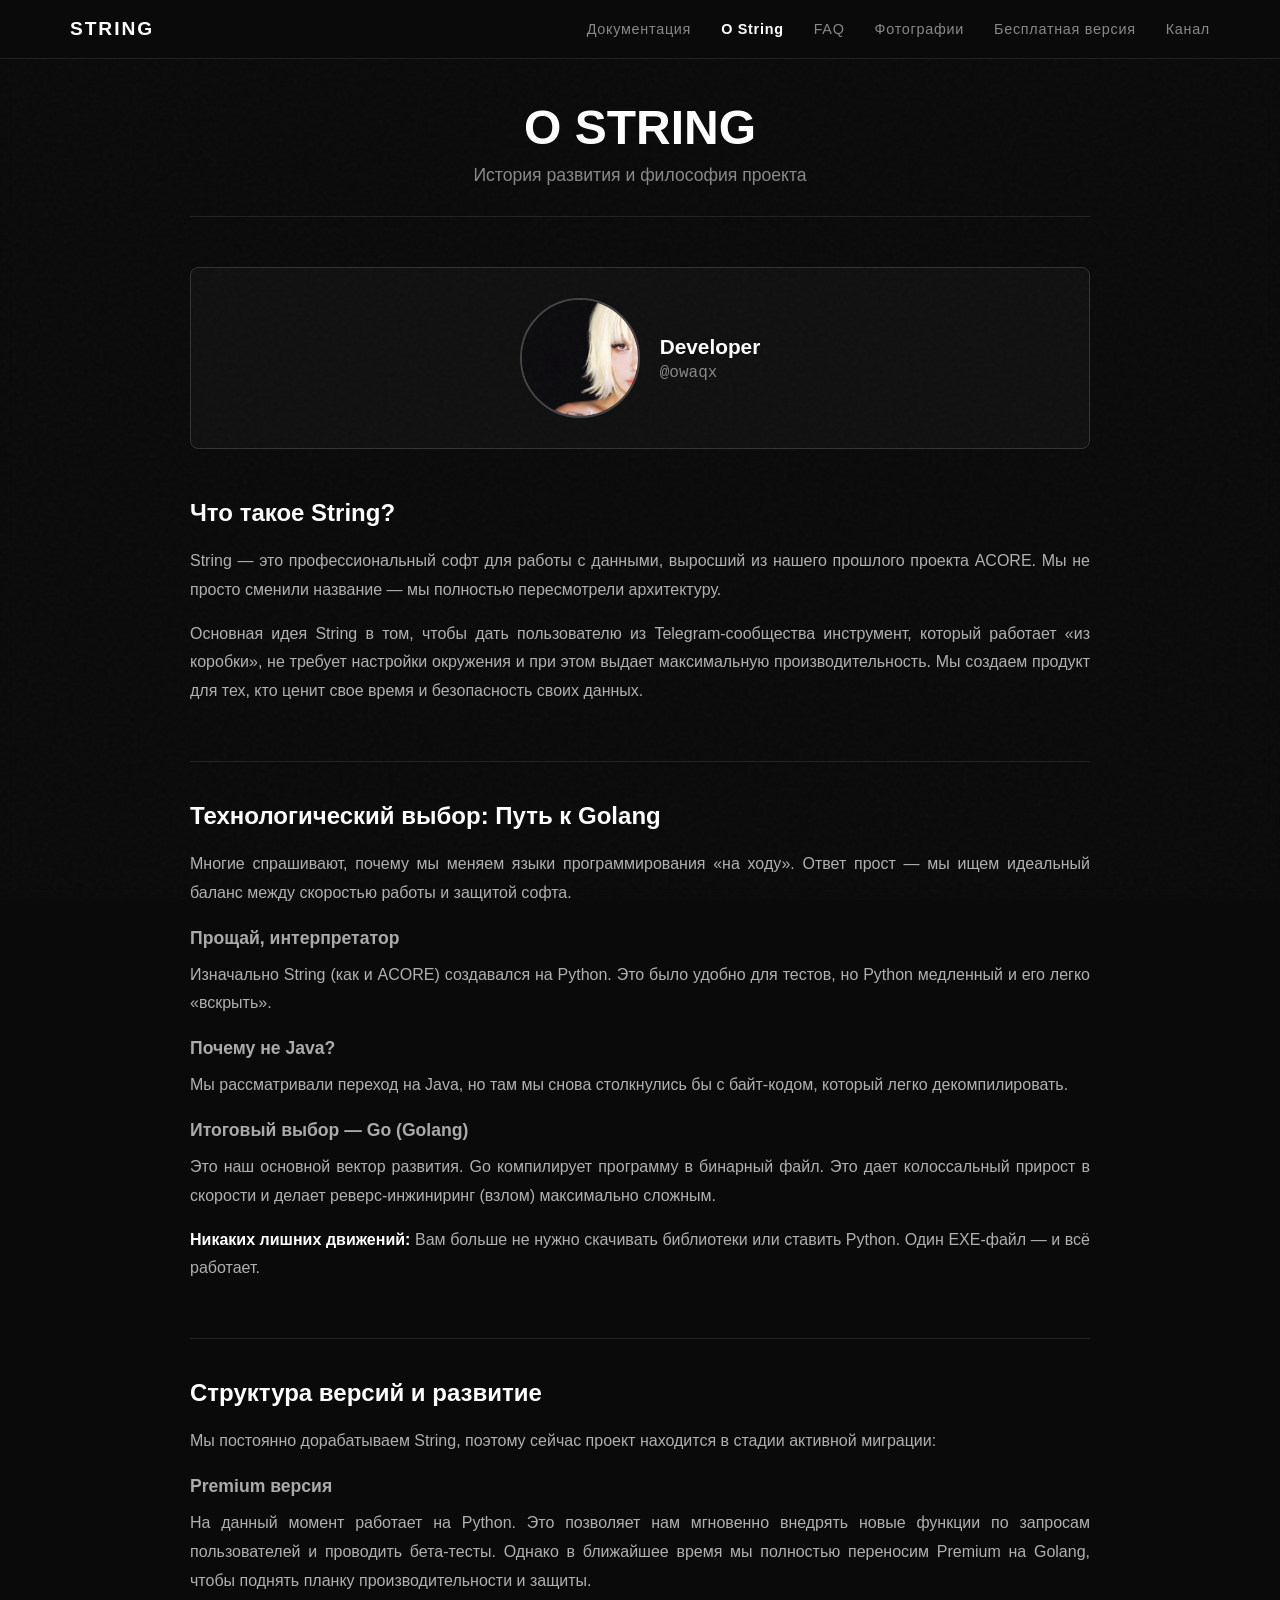
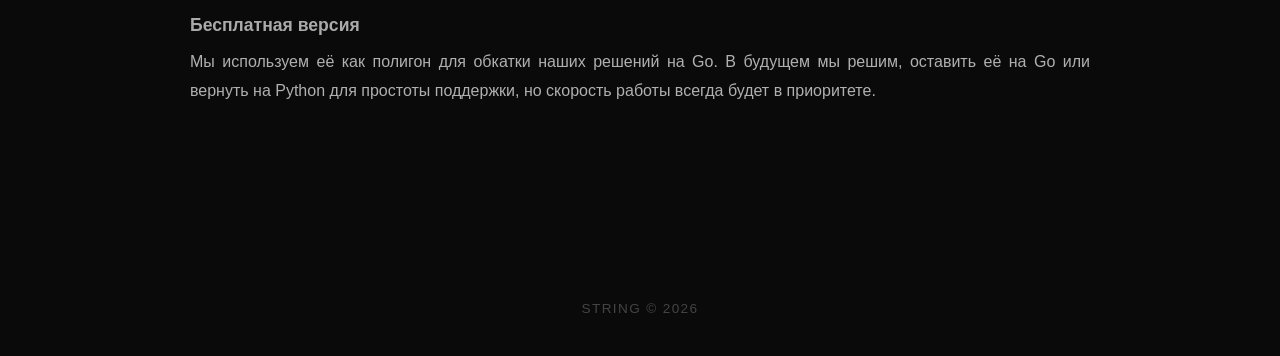
==== commit 1617a67b: "Add files via upload" ====
--- a/about.html
+++ b/about.html
@@ -25,6 +25,8 @@
                 <a href="about.html" class="nav-link active">О String</a>
                 <a href="faq.html" class="nav-link">FAQ</a>
                 <a href="photos.html" class="nav-link">Фотографии</a>
+                <a href="free.html" class="nav-link">Бесплатная версия</a>
+                <a href="https://t.me/stringsoft" class="nav-link" target="_blank" rel="noopener noreferrer">Канал</a>
             </nav>
         </div>
     </header>
